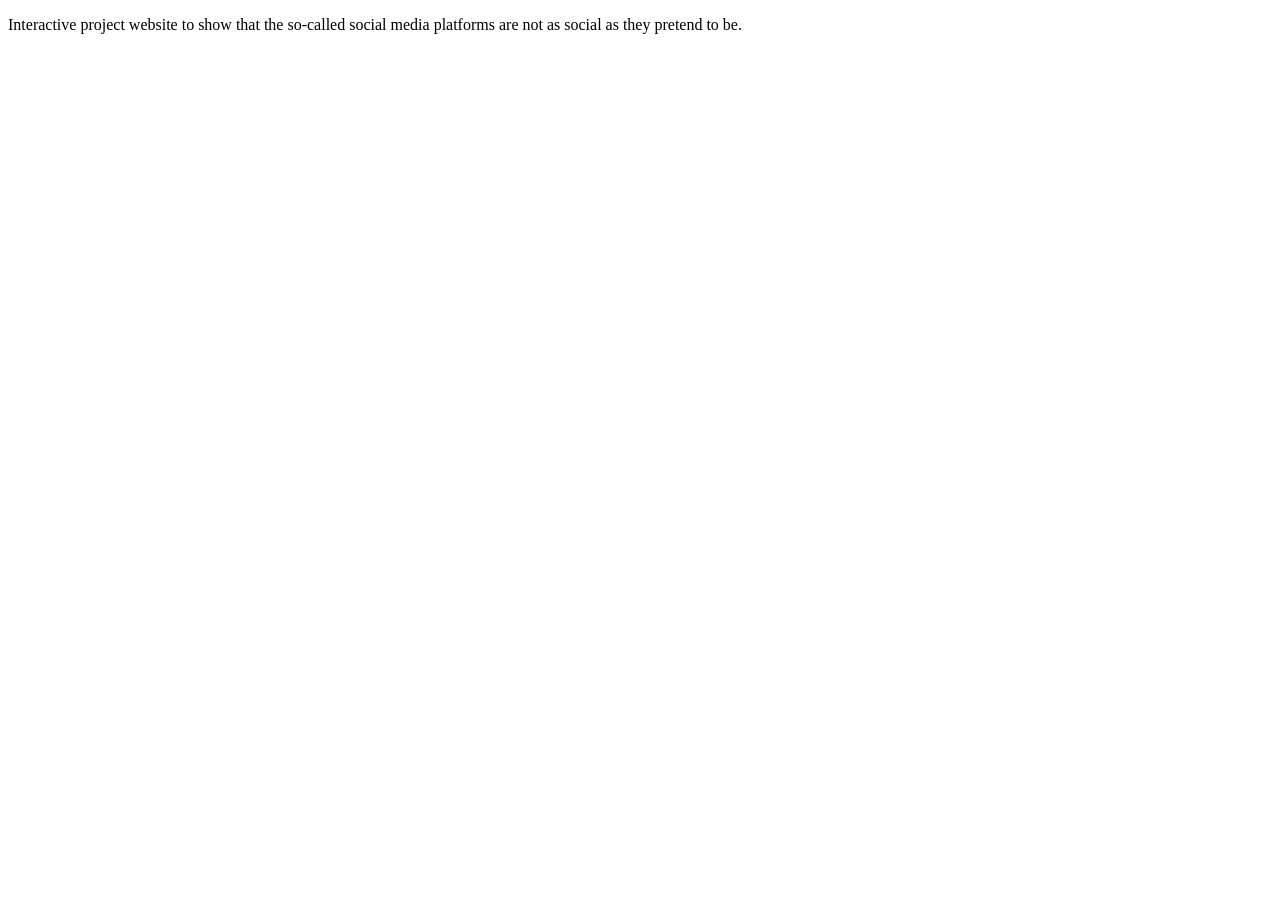
==== index.html @ dbf48125 "Remove title and heading from index.html" ====
<!DOCTYPE html>
<html lang="en">
<head>
  <meta charset="UTF-8" />
  <meta name="viewport" content="width=device-width, initial-scale=1.0" />
</head>
<body>
  <main>
    <p>
      Interactive project website to show that the so-called social media
      platforms are not as social as they pretend to be.
    </p>
  </main>
</body>
</html>
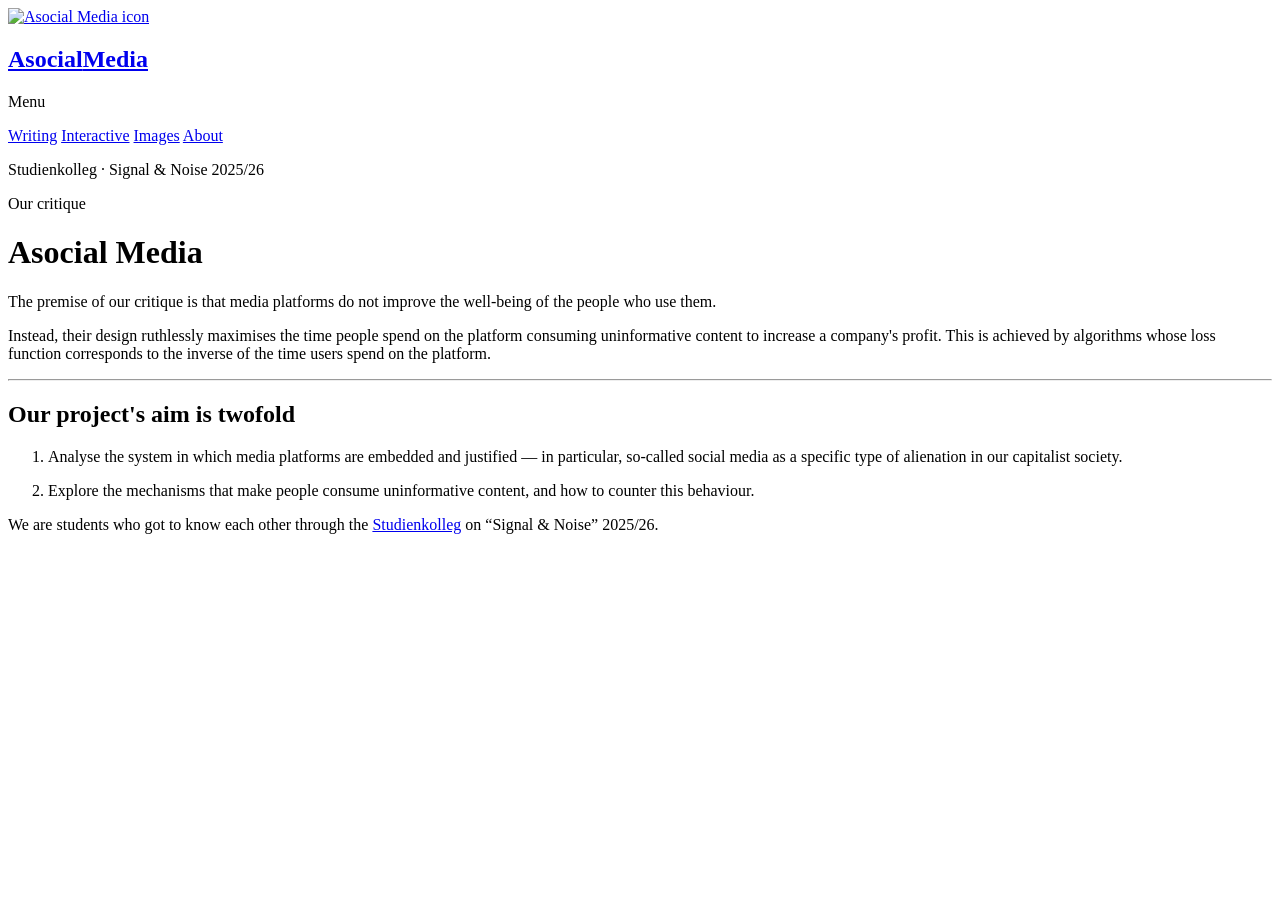
==== commit 45183186: "remove trash" ====
--- a/index.html
+++ b/index.html
@@ -3,13 +3,71 @@
 <head>
   <meta charset="UTF-8" />
   <meta name="viewport" content="width=device-width, initial-scale=1.0" />
+  <title>ASOCIAL MEDIA</title>
+  <meta name="description" content="A student critique of media platforms: how their design maximises time-on-platform for profit, and how to counter it." />
+  <link rel="icon" type="image/png" href="images/asocial_media_icon.png" />
+  <link rel="stylesheet" href="styles.css" />
 </head>
 <body>
-  <main>
-    <p>
-      Interactive project website to show that the so-called social media
-      platforms are not as social as they pretend to be.
-    </p>
+  <aside class="sidebar">
+    <a class="brand" href="index.html">
+      <img class="brand__icon" src="images/asocial_media_icon.png" alt="Asocial Media icon" />
+      <h1 class="brand__title"><span>Asocial</span><span>Media</span></h1>
+    </a>
+
+    <p class="sidebar__tag">Menu</p>
+    <nav class="nav">
+      <a href="writing/">Writing</a>
+      <a href="interactive/">Interactive</a>
+      <a href="images/">Images</a>
+      <a href="about/">About</a>
+    </nav>
+
+    <p class="sidebar__foot">Studienkolleg &middot; Signal &amp; Noise 2025/26</p>
+  </aside>
+
+  <main class="content">
+    <div class="page">
+      <p class="eyebrow">Our critique</p>
+      <h1 class="headline">Asocial Media</h1>
+      <p>
+        The premise of our critique is that media platforms do not improve the
+        well-being of the people who use them.
+      </p>
+
+      <p>
+        Instead, their design ruthlessly maximises the time people spend on the
+        platform consuming uninformative content to increase a company's profit.
+        This is achieved by algorithms whose loss function corresponds to the
+        inverse of the time users spend on the platform.
+      </p>
+
+      <hr class="rule" />
+
+      <h2>Our project's aim is twofold</h2>
+      <ol class="aims">
+        <li>
+          <p>
+            Analyse the system in which media platforms are embedded and
+            justified &mdash; in particular, so-called social media as a specific type of
+            alienation in our capitalist society.
+          </p>
+        </li>
+        <li>
+          <p>
+            Explore the mechanisms that make people consume uninformative
+            content, and how to counter this behaviour.
+          </p>
+        </li>
+      </ol>
+
+      <p class="note">
+        We are students who got to know each other through the
+        <a href="https://uni-tuebingen.de/en/forschung/zentren-und-institute/tuebinger-forum-fuer-wissenschaftskulturen-tfw/studienkolleg/archiv/studienkolleg-20252026/"
+           target="_blank" rel="noopener">Studienkolleg</a>
+        on &ldquo;Signal &amp; Noise&rdquo; 2025/26.
+      </p>
+    </div>
   </main>
 </body>
 </html>
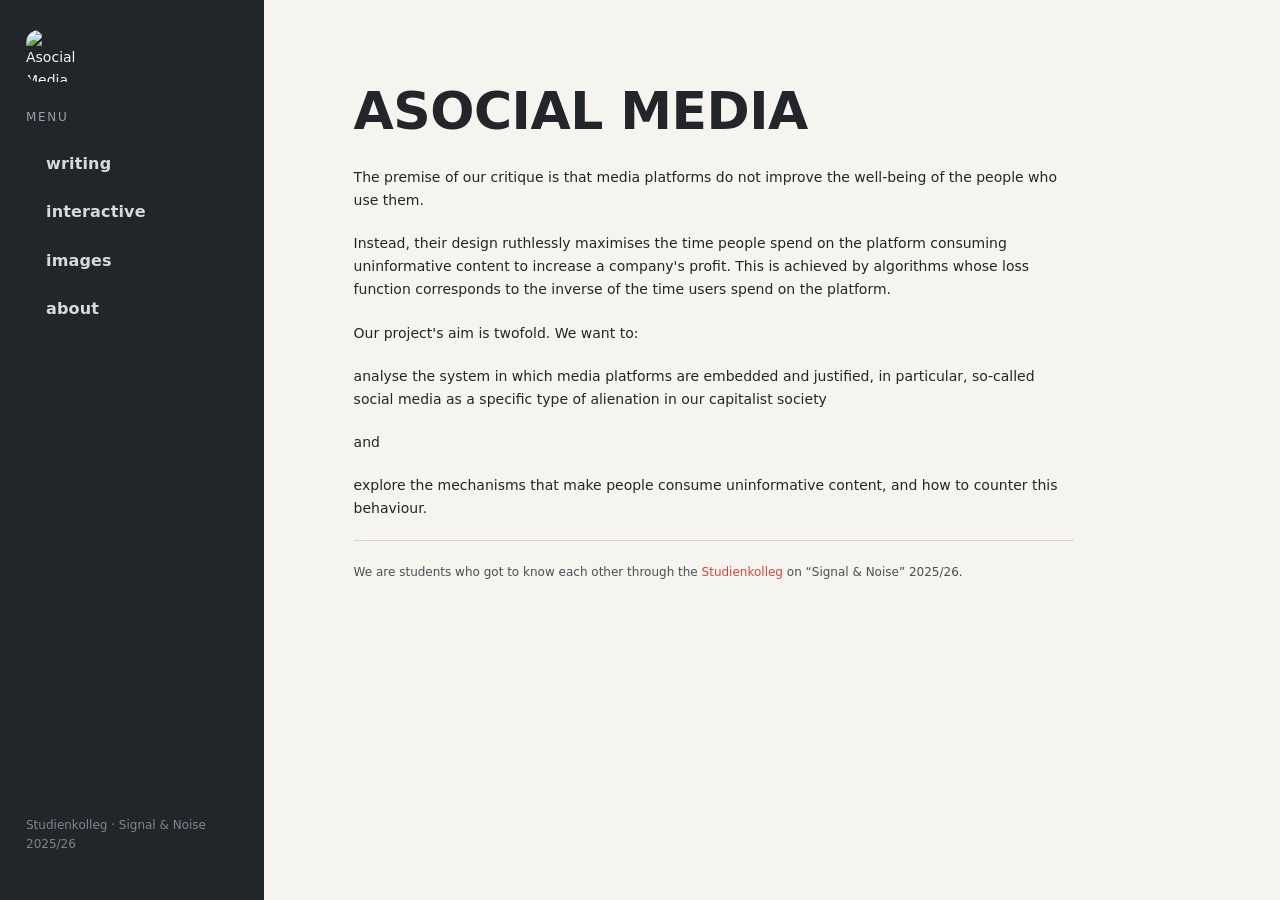
==== commit 6f353e5c: "initial commit" ====
--- a/index.html
+++ b/index.html
@@ -4,7 +4,6 @@
   <meta charset="UTF-8" />
   <meta name="viewport" content="width=device-width, initial-scale=1.0" />
   <title>ASOCIAL MEDIA</title>
-  <meta name="description" content="A student critique of media platforms: how their design maximises time-on-platform for profit, and how to counter it." />
   <link rel="icon" type="image/png" href="images/asocial_media_icon.png" />
   <link rel="stylesheet" href="styles.css" />
 </head>
@@ -12,15 +11,15 @@
   <aside class="sidebar">
     <a class="brand" href="index.html">
       <img class="brand__icon" src="images/asocial_media_icon.png" alt="Asocial Media icon" />
-      <h1 class="brand__title"><span>Asocial</span><span>Media</span></h1>
+      <h1 class="brand__title"><span></span></h1>
     </a>
 
     <p class="sidebar__tag">Menu</p>
     <nav class="nav">
-      <a href="writing/">Writing</a>
-      <a href="interactive/">Interactive</a>
-      <a href="images/">Images</a>
-      <a href="about/">About</a>
+      <a href="writing/">writing</a>
+      <a href="interactive/">interactive</a>
+      <a href="images/">images</a>
+      <a href="about/">about</a>
     </nav>
 
     <p class="sidebar__foot">Studienkolleg &middot; Signal &amp; Noise 2025/26</p>
@@ -28,7 +27,6 @@
 
   <main class="content">
     <div class="page">
-      <p class="eyebrow">Our critique</p>
       <h1 class="headline">Asocial Media</h1>
       <p>
         The premise of our critique is that media platforms do not improve the
@@ -42,24 +40,21 @@
         inverse of the time users spend on the platform.
       </p>
 
-      <hr class="rule" />
+      <p>Our project's aim is twofold. We want to:</p>
 
-      <h2>Our project's aim is twofold</h2>
-      <ol class="aims">
-        <li>
-          <p>
-            Analyse the system in which media platforms are embedded and
-            justified &mdash; in particular, so-called social media as a specific type of
-            alienation in our capitalist society.
-          </p>
-        </li>
-        <li>
-          <p>
-            Explore the mechanisms that make people consume uninformative
-            content, and how to counter this behaviour.
-          </p>
-        </li>
-      </ol>
+      <p>
+        analyse the system in which media platforms are embedded and justified,
+        in particular, so-called social media as a specific type of alienation
+        in our capitalist society
+      </p>
+
+      <p>
+        and 
+      </p>
+      <p></p>
+        explore the mechanisms that make people consume uninformative
+        content, and how to counter this behaviour.
+      </p>
 
       <p class="note">
         We are students who got to know each other through the
--- a/styles.css
+++ b/styles.css
@@ -0,0 +1,204 @@
+/* ==========================================================================
+   ASOCIAL MEDIA — shared styles
+   Palette sampled from the project icon:
+   paper #f6f4ef · ink #22252a · coral #e05a4e
+   ========================================================================== */
+
+:root {
+  --paper:      #f6f4ef;
+  --paper-soft: #edeae1;
+  --ink:        #22252a;
+  --ink-soft:   #4a4e55;
+  --coral:      #e05a4e;
+  --coral-dim:  #c94a3f;
+  --line:       #d9d5c9;
+
+  --sidebar-w: 264px;
+
+  --serif: "Iowan Old Style", "Palatino Linotype", "Georgia", "Times New Roman", serif;
+  --sans:  "Helvetica Neue", "Inter", system-ui, -apple-system, "Segoe UI", Arial, sans-serif;
+}
+
+* { box-sizing: border-box; }
+
+html { -webkit-text-size-adjust: 100%; }
+
+body {
+  margin: 0;
+  background: var(--paper);
+  color: var(--ink);
+  font-family: var(--sans);
+  font-size: 14px;
+  line-height: 1.65;
+  -webkit-font-smoothing: antialiased;
+  text-rendering: optimizeLegibility;
+}
+
+a { color: var(--coral-dim); text-decoration: none; }
+a:hover { color: var(--coral); text-decoration: underline; text-underline-offset: 3px; }
+
+/* ---------- Sidebar ------------------------------------------------------- */
+
+.sidebar {
+  position: fixed;
+  top: 0; left: 0; bottom: 0;
+  width: var(--sidebar-w);
+  background: var(--ink);
+  color: var(--paper);
+  padding: 30px 26px 34px;
+  display: flex;
+  flex-direction: column;
+  z-index: 10;
+}
+
+.brand {
+  display: flex;
+  align-items: center;
+  gap: 14px;
+  text-decoration: none;
+  color: inherit;
+}
+.brand:hover { text-decoration: none; }
+
+.brand__icon {
+  width: 52px;
+  height: 52px;
+  border-radius: 13px;
+  display: block;
+  flex: 0 0 auto;
+}
+
+.brand__title {
+  font-family: var(--sans);
+  font-weight: 800;
+  font-size: 20px;
+  line-height: 1.05;
+  letter-spacing: 0.02em;
+  margin: 0;
+  text-transform: uppercase;
+}
+.brand__title span { display: block; }
+
+.sidebar__tag {
+  font-family: var(--sans);
+  font-size: 12px;
+  letter-spacing: 0.14em;
+  text-transform: uppercase;
+  color: #9aa0a8;
+  margin: 26px 0 12px;
+}
+
+/* ---------- Navigation ---------------------------------------------------- */
+
+.nav { display: flex; flex-direction: column; }
+
+.nav a {
+  font-family: var(--sans);
+  font-size: 16px;
+  font-weight: 600;
+  letter-spacing: 0.01em;
+  color: #d7d9dc;
+  padding: 11px 0 11px 18px;
+  border-left: 2px solid transparent;
+  transition: color .15s ease, border-color .15s ease, padding-left .15s ease;
+}
+.nav a:hover {
+  color: #fff;
+  text-decoration: none;
+  border-left-color: var(--coral);
+  padding-left: 22px;
+}
+.nav a[aria-current="page"] {
+  color: #fff;
+  border-left-color: var(--coral);
+}
+
+.sidebar__foot {
+  margin-top: auto;
+  padding-top: 24px;
+  font-family: var(--sans);
+  font-size: 12px;
+  line-height: 1.6;
+  color: #7f858d;
+}
+
+/* ---------- Main content -------------------------------------------------- */
+
+.content {
+  margin-left: var(--sidebar-w);
+  min-height: 100vh;
+  padding: 84px clamp(28px, 7vw, 120px) 96px;
+}
+
+.page { max-width: 720px; }
+
+.eyebrow {
+  font-family: var(--sans);
+  font-size: 13px;
+  font-weight: 700;
+  letter-spacing: 0.22em;
+  text-transform: uppercase;
+  color: var(--coral-dim);
+  margin: 0 0 18px;
+}
+
+/* The one deliberately large element: the page title */
+h1.headline {
+  font-family: var(--sans);
+  font-weight: 800;
+  font-size: clamp(34px, 5vw, 52px);
+  line-height: 1.04;
+  letter-spacing: -0.01em;
+  text-transform: uppercase;
+  margin: 0 0 28px;
+}
+
+.content p { margin: 0 0 20px; }
+
+/* Plain "coming soon" note on section pages */
+.coming {
+  color: var(--ink-soft);
+  margin-top: 6px;
+}
+
+/* ---------- Colophon / note ---------------------------------------------- */
+
+.note {
+  margin-top: 40px;
+  padding-top: 22px;
+  border-top: 1px solid var(--line);
+  font-size: 12px;
+  line-height: 1.6;
+  color: var(--ink-soft);
+}
+
+/* ---------- Responsive ---------------------------------------------------- */
+
+@media (max-width: 820px) {
+  .sidebar {
+    position: static;
+    width: auto;
+    flex-direction: column;
+    padding: 20px 22px 24px;
+  }
+  .sidebar__tag { display: none; }
+  .sidebar__foot { display: none; }
+  .nav {
+    flex-direction: row;
+    flex-wrap: wrap;
+    gap: 4px 10px;
+    margin-top: 18px;
+  }
+  .nav a {
+    padding: 8px 12px;
+    border-left: 0;
+    border-bottom: 2px solid transparent;
+    border-radius: 8px;
+  }
+  .nav a:hover { padding-left: 12px; border-left: 0; border-bottom-color: var(--coral); background: rgba(255,255,255,.06); }
+  .nav a[aria-current="page"] { border-left: 0; border-bottom-color: var(--coral); }
+  .content {
+    margin-left: 0;
+    padding: 42px 24px 72px;
+  }
+}
